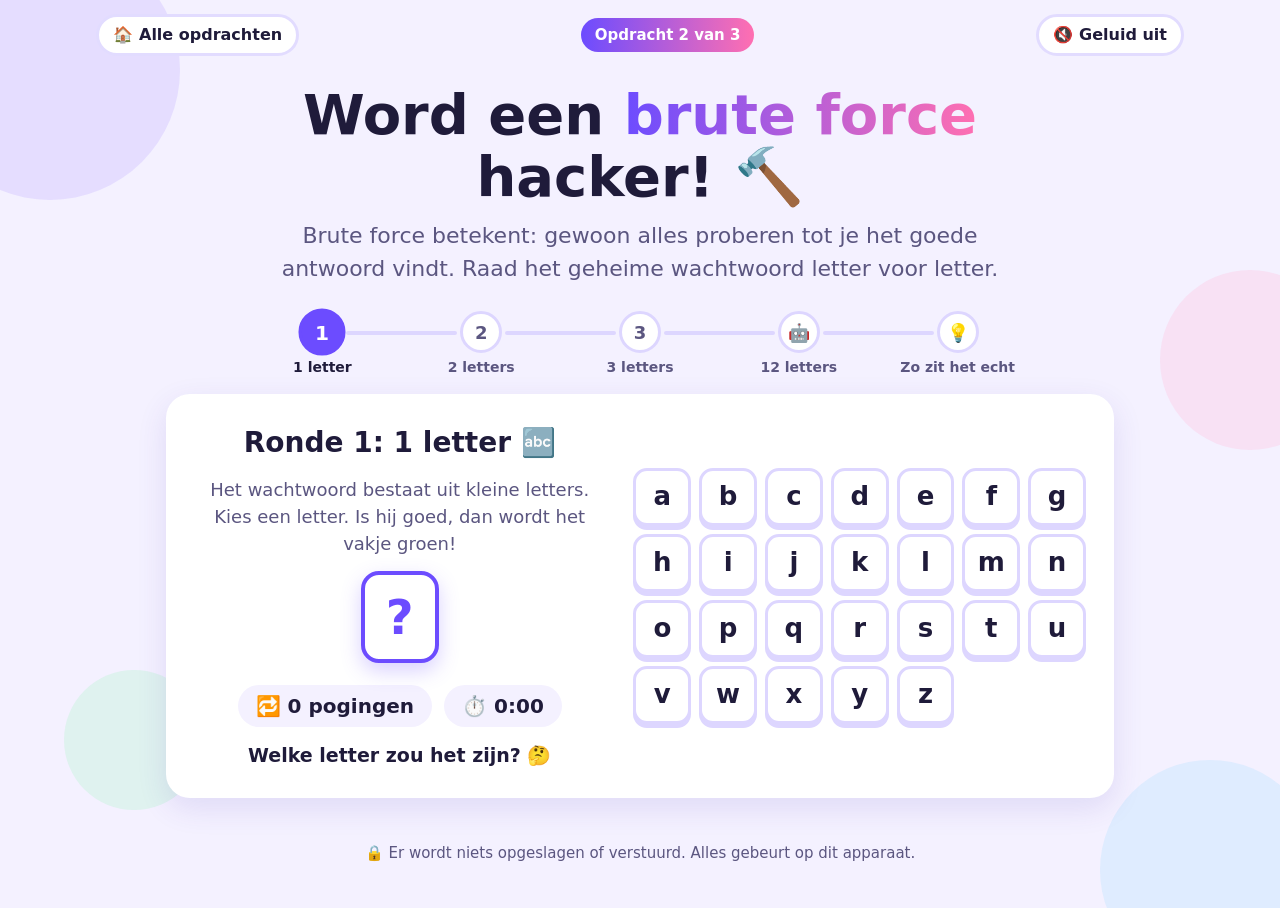
==== opdracht-2/index.html @ 76db3b1c "Drie opdrachten: pincode kraken, brute force en sterk wachtwoord Startpagina met drie opdrachten. Op" ====
<!DOCTYPE html>
<html lang="nl">
<head>
  <meta charset="UTF-8">
  <meta name="viewport" content="width=device-width, initial-scale=1">
  <meta http-equiv="Content-Security-Policy" content="default-src 'self'; connect-src 'none'; form-action 'none'; img-src 'self'; manifest-src 'self'; style-src 'self'; script-src 'self'; base-uri 'none'">
  <meta name="referrer" content="no-referrer">
  <meta name="description" content="Ontdek hoe brute force werkt: raad een wachtwoord letter voor letter en zie hoe een computer het doet.">
  <title>Opdracht 2: Brute force 🔨 Wachtwoord Held</title>
  <link rel="icon" href="../favicon.svg" type="image/svg+xml">
  <link rel="apple-touch-icon" href="../apple-touch-icon.png">
  <link rel="manifest" href="../manifest.webmanifest">
  <meta name="theme-color" content="#6c4cff">
  <link rel="stylesheet" href="../assets/base.css">
  <link rel="stylesheet" href="brute.css">
</head>
<body>
  <div class="bg-shapes" aria-hidden="true">
    <span></span><span></span><span></span><span></span><span></span>
  </div>

  <nav class="topnav" aria-label="Navigatie">
    <a href="../">🏠 <span class="hide-small">Alle opdrachten</span></a>
    <span class="topnav-title">Opdracht 2 van 3</span>
    <button type="button" id="sound-toggle" aria-pressed="false">
      <span data-icon aria-hidden="true">🔇</span><span data-label class="hide-small">Geluid uit</span>
    </button>
  </nav>

  <header class="hero">
    <h1>Word een <span class="highlight">brute force</span> hacker! 🔨</h1>
    <p class="lead">Brute force betekent: gewoon alles proberen tot je het goede antwoord vindt. Raad het geheime wachtwoord letter voor letter.</p>
  </header>

  <ol class="steps-bar" id="steps" aria-label="Voortgang">
    <li data-step="0"><span class="dot">1</span><span class="step-label">1 letter</span></li>
    <li data-step="1"><span class="dot">2</span><span class="step-label">2 letters</span></li>
    <li data-step="2"><span class="dot">3</span><span class="step-label">3 letters</span></li>
    <li data-step="3"><span class="dot">🤖</span><span class="step-label">12 letters</span></li>
    <li data-step="4"><span class="dot">💡</span><span class="step-label">Zo zit het echt</span></li>
  </ol>

  <main class="brute">
    <!-- Zelf raden -->
    <section class="card stage" id="stage-guess" aria-labelledby="round-title">
      <div class="guess-left">
        <h2 id="round-title">Ronde 1: 1 letter 🔤</h2>
        <p class="sub" id="round-sub">Het wachtwoord bestaat uit kleine letters. Kies een letter. Is hij goed, dan wordt het vakje groen!</p>
        <div class="slots" id="slots" aria-label="Het geheime wachtwoord"></div>
        <div class="hud">
          <div class="hud-pill">🔁 <span id="tries">0</span> <span id="tries-word">pogingen</span></div>
          <div class="hud-pill">⏱️ <span id="clock">0:00</span></div>
        </div>
        <p class="guess-msg" id="guess-msg" aria-live="polite">Welke letter zou het zijn? 🤔</p>
      </div>
      <div class="keyboard" id="keyboard" aria-label="Letters"></div>
    </section>

    <!-- Ronde klaar -->
    <section class="card stage done-card" id="stage-done" hidden aria-labelledby="done-title">
      <span class="big-emoji" aria-hidden="true">🎉</span>
      <h2 id="done-title">Gekraakt!</h2>
      <p id="done-text"></p>
      <div class="stats" id="done-stats"></div>
      <p class="lesson" id="done-lesson"></p>
      <button type="button" class="btn green" id="next-round">Volgende 👉</button>
    </section>

    <!-- De computer -->
    <section class="card stage" id="stage-computer" hidden aria-labelledby="cpu-title">
      <h2 id="cpu-title">Nu een wachtwoord van 12 letters! 😱</h2>
      <p class="sub">Dat duurt met de hand veel te lang. Gelukkig heeft een hacker een computer die nooit moe wordt.</p>

      <div class="monitor">
        <div class="screen">
          <div class="reels" id="reels" aria-hidden="true"></div>
          <div class="screen-info">
            <span>Pogingen: <b id="cpu-count">0</b></span>
            <span id="cpu-status">Klaar om te starten</span>
          </div>
          <ol class="cpu-log" id="cpu-log" aria-hidden="true"></ol>
        </div>
        <div class="monitor-stand" aria-hidden="true"></div>
      </div>

      <div class="cpu-actions">
        <button type="button" class="btn" id="cpu-start">🤖 Laat de computer het doen</button>
      </div>
      <div class="cpu-result" id="cpu-result" hidden>
        <p id="cpu-result-text" aria-live="polite"></p>
        <button type="button" class="btn green" id="to-truth">Maar wacht eens even... 🤔</button>
      </div>
    </section>

    <!-- Zo zit het echt -->
    <section class="stage truth" id="stage-truth" hidden aria-labelledby="truth-title">
      <div class="card">
        <h2 id="truth-title">Een echte hacker krijgt geen hints! 🕵️</h2>
        <p>Tot nu toe hoorde je bij elke letter of hij goed was. Zo werkt het in het echt niet. Een website zegt alleen: <strong>wachtwoord fout</strong>. De hacker moet dus elk wachtwoord in zijn geheel proberen.</p>
        <p>Kijk hoe snel het aantal mogelijkheden groeit bij elke letter die erbij komt:</p>
        <ul class="grow">
          <li><span class="grow-len">1 letter</span><span class="grow-bar w1" aria-hidden="true"></span><b>26</b></li>
          <li><span class="grow-len">2 letters</span><span class="grow-bar w2" aria-hidden="true"></span><b>676</b></li>
          <li><span class="grow-len">3 letters</span><span class="grow-bar w3" aria-hidden="true"></span><b>17.576</b></li>
          <li><span class="grow-len">6 letters</span><span class="grow-bar w6" aria-hidden="true"></span><b>308.915.776</b></li>
          <li class="huge"><span class="grow-len">12 letters</span><span class="grow-bar w12" aria-hidden="true"></span><b>95.428.956.661.682.176</b></li>
        </ul>
        <p class="big-word">Dat is <strong>95 biljard</strong> mogelijke wachtwoorden! 🤯</p>
      </div>

      <div class="compare">
        <div class="card compare-card hand">
          <span class="compare-emoji" aria-hidden="true">✋</span>
          <h3>Met de hand</h3>
          <p>Als jij elke seconde één wachtwoord probeert, zonder te slapen of te eten...</p>
          <p class="compare-time">ruim 3 miljard jaar</p>
          <p class="small">Zo lang geleden waren er nog niet eens dinosaurussen! 🦕</p>
        </div>
        <div class="card compare-card pc">
          <span class="compare-emoji" aria-hidden="true">🤖</span>
          <h3>Met een snelle computer</h3>
          <p>Een computer probeert wel 10 miljard wachtwoorden per seconde...</p>
          <p class="compare-time">ongeveer 110 dagen</p>
          <p class="small">Dat kan dus wél! Maar het duurt best lang.</p>
        </div>
      </div>

      <div class="card sim">
        <h3>Probeer het zelf: laat de computer alles proberen</h3>
        <p class="sub">De computer begint bij <code>aaaaaaaaaaaa</code> en probeert 10 miljard wachtwoorden per seconde.</p>
        <div class="sim-screen">
          <span class="sim-label">Geprobeerd</span>
          <span class="sim-count" id="sim-count">0</span>
          <div class="sim-track" aria-hidden="true"><div class="sim-bar" id="sim-bar"></div></div>
          <span class="sim-pct"><span id="sim-pct">0,000000</span>% van alle wachtwoorden</span>
        </div>
        <button type="button" class="btn" id="sim-btn">▶️ Start de computer</button>
        <p class="sim-note" id="sim-note" aria-live="polite"></p>
      </div>

      <div class="card final">
        <h3>💡 Wat heb je geleerd?</h3>
        <ul class="tip-list">
          <li><span class="tip-icon" aria-hidden="true">🔨</span><span>Brute force is alles proberen. Een computer doet dat razendsnel.</span></li>
          <li><span class="tip-icon" aria-hidden="true">📏</span><span>Elke letter extra maakt het aantal mogelijkheden <strong>26 keer</strong> zo groot.</span></li>
          <li><span class="tip-icon" aria-hidden="true">🔠</span><span>Gebruik je ook hoofdletters, cijfers en tekens? Dan wordt het nog véél moeilijker!</span></li>
        </ul>
        <div class="final-actions">
          <a class="btn green" href="../opdracht-3/">Naar opdracht 3 👉</a>
          <button type="button" class="btn secondary" id="restart">🔁 Opnieuw beginnen</button>
        </div>
      </div>
    </section>
  </main>

  <footer>
    <p>🔒 Er wordt niets opgeslagen of verstuurd. Alles gebeurt op dit apparaat.</p>
  </footer>

  <script src="../assets/common.js"></script>
  <script src="brute.js"></script>
</body>
</html>
---- assets/base.css ----
:root {
  --bg: #f4f1ff;
  --ink: #1f1b3a;
  --muted: #5b5680;
  --card: #ffffff;
  --primary: #6c4cff;
  --primary-2: #ff6fb1;
  --lvl-0: #ff4d6d;
  --lvl-1: #ff9f1c;
  --lvl-2: #ffd23f;
  --lvl-3: #7bd389;
  --lvl-4: #1fbf75;
  --radius: 24px;
  --shadow: 0 10px 30px rgba(76, 52, 180, 0.12);
  --font: "Nunito", "Trebuchet MS", "Segoe UI", system-ui, -apple-system, sans-serif;
}

* { box-sizing: border-box; }

html { scroll-behavior: smooth; }

body {
  margin: 0;
  font-family: var(--font);
  color: var(--ink);
  background: var(--bg);
  line-height: 1.5;
  font-size: 18px;
  overflow-x: hidden;
}

.visually-hidden {
  position: absolute !important;
  width: 1px; height: 1px;
  overflow: hidden; clip: rect(0 0 0 0);
  white-space: nowrap;
}

/* Achtergrond-bubbels */
.bg-shapes { position: fixed; inset: 0; z-index: -1; pointer-events: none; }
.bg-shapes span {
  position: absolute; border-radius: 50%; opacity: .35;
  animation: float 14s ease-in-out infinite;
}
.bg-shapes span:nth-child(1) { width: 260px; height: 260px; background: #c9b8ff; top: -60px; left: -80px; }
.bg-shapes span:nth-child(2) { width: 180px; height: 180px; background: #ffc2e0; top: 30%; right: -60px; animation-delay: -3s; }
.bg-shapes span:nth-child(3) { width: 140px; height: 140px; background: #b8f2d0; bottom: 10%; left: 5%; animation-delay: -6s; }
.bg-shapes span:nth-child(4) { width: 100px; height: 100px; background: #ffe9a8; top: 60%; right: 20%; animation-delay: -9s; }
.bg-shapes span:nth-child(5) { width: 220px; height: 220px; background: #b8e3ff; bottom: -80px; right: -40px; animation-delay: -2s; }

@keyframes float {
  0%, 100% { transform: translateY(0) scale(1); }
  50% { transform: translateY(-25px) scale(1.05); }
}

/* Hero */
.hero {
  text-align: center;
  padding: 28px 20px 8px;
  max-width: 820px;
  margin: 0 auto;
}
.badge {
  display: inline-block;
  background: var(--ink); color: #fff;
  padding: 4px 14px; border-radius: 999px;
  font-size: 14px; font-weight: 800; letter-spacing: .05em;
  margin: 0 0 12px;
}
h1 {
  font-size: clamp(32px, 6vw, 56px);
  line-height: 1.1;
  margin: 0 0 12px;
  font-weight: 900;
}
.highlight {
  background: linear-gradient(90deg, var(--primary), var(--primary-2));
  -webkit-background-clip: text; background-clip: text;
  color: transparent;
}
.lead { font-size: clamp(18px, 2.4vw, 22px); color: var(--muted); margin: 0; }

main {
  max-width: 820px;
  margin: 0 auto;
  padding: 16px 16px 40px;
  display: grid;
  grid-template-columns: minmax(0, 1fr);
  gap: 24px;
}
/* Cards */
.card {
  position: relative;
  background: var(--card);
  border-radius: var(--radius);
  padding: 28px;
  box-shadow: var(--shadow);
}
.card h2 { margin: 0 0 12px; font-size: clamp(22px, 3vw, 28px); font-weight: 900; }
.sub { margin: -4px 0 16px; color: var(--muted); }

.step { padding-top: 34px; }
.step-number {
  position: absolute; top: -18px; left: 24px;
  width: 44px; height: 44px; border-radius: 50%;
  display: grid; place-items: center;
  background: linear-gradient(135deg, var(--primary), var(--primary-2));
  color: #fff; font-weight: 900; font-size: 22px;
  box-shadow: 0 6px 14px rgba(108, 76, 255, .35);
}

.icon-btn {
  flex: none;
  width: 64px;
  font-size: 28px;
  border: 4px solid #d9d2ff; border-radius: 18px;
  background: #fff; cursor: pointer;
  transition: transform .15s, border-color .2s;
}
.icon-btn:hover { transform: translateY(-2px) rotate(-4deg); border-color: var(--primary); }
.icon-btn:active { transform: scale(.95); }
.icon-btn:focus-visible { outline: 4px solid var(--primary); outline-offset: 2px; }

@keyframes pop { 50% { transform: scale(1.06); } }
@keyframes shake { 25% { transform: rotate(-4deg); } 75% { transform: rotate(4deg); } }
@keyframes bounce { 50% { transform: translateY(-8px); } }
@keyframes celebrate {
  30% { transform: scale(1.04) rotate(-1deg); }
  60% { transform: scale(.98) rotate(1deg); }
}


/* Navigatie bovenaan de opdrachten */
.topnav {
  max-width: 1120px; margin: 0 auto;
  display: flex; align-items: center; justify-content: space-between; gap: 12px;
  padding: 14px 16px 0;
}
.topnav a, .topnav button {
  font: inherit; font-size: 16px; font-weight: 800;
  color: var(--ink); text-decoration: none;
  background: #fff; border: 3px solid #e2dcff; border-radius: 999px;
  padding: 6px 14px; cursor: pointer;
  display: inline-flex; align-items: center; gap: 6px;
  transition: border-color .2s, transform .15s;
}
.topnav a:hover, .topnav button:hover { border-color: var(--primary); transform: translateY(-1px); }
.topnav a:focus-visible, .topnav button:focus-visible { outline: 4px solid var(--primary); outline-offset: 2px; }
.topnav-title {
  font-weight: 900; font-size: 15px; color: #fff;
  background: linear-gradient(90deg, var(--primary), var(--primary-2));
  padding: 6px 14px; border-radius: 999px; white-space: nowrap;
}

/* Grote knoppen */
.btn {
  font: inherit; font-weight: 900; font-size: 20px;
  border: none; border-radius: 18px; cursor: pointer;
  padding: 14px 26px;
  color: #fff;
  background: linear-gradient(135deg, var(--primary), var(--primary-2));
  box-shadow: 0 6px 0 #4a2fd1, 0 10px 20px rgba(108, 76, 255, .3);
  transition: transform .1s, box-shadow .1s, filter .2s;
  text-decoration: none; display: inline-flex; align-items: center; justify-content: center; gap: 8px;
}
.btn[hidden] { display: none; }
.btn:hover { filter: brightness(1.06); }
.btn:active { transform: translateY(4px); box-shadow: 0 2px 0 #4a2fd1, 0 4px 10px rgba(108, 76, 255, .3); }
.btn:focus-visible { outline: 4px solid var(--ink); outline-offset: 3px; }
.btn:disabled { filter: grayscale(.8) opacity(.6); cursor: not-allowed; }
.btn.secondary {
  background: #fff; color: var(--ink);
  border: 3px solid #d9d2ff;
  box-shadow: 0 6px 0 #d9d2ff;
}
.btn.secondary:active { box-shadow: 0 2px 0 #d9d2ff; }
.btn.green { background: linear-gradient(135deg, #1fbf75, #4cd6a0); box-shadow: 0 6px 0 #138a53, 0 10px 20px rgba(31, 191, 117, .3); }
.btn.green:active { box-shadow: 0 2px 0 #138a53; }

/* Resultaatvenster */
.overlay {
  position: fixed; inset: 0; z-index: 20;
  display: grid; place-items: center; padding: 20px;
  background: rgba(31, 27, 58, .45);
  backdrop-filter: blur(3px);
  animation: fade-in .25s ease;
}
.overlay[hidden] { display: none; }
.dialog {
  background: #fff; border-radius: 28px;
  padding: 30px 28px 26px; max-width: 480px; width: 100%;
  text-align: center;
  box-shadow: 0 20px 60px rgba(31, 27, 58, .35);
  animation: pop-in .4s cubic-bezier(.2, 1.4, .4, 1);
}
.dialog .big-emoji { font-size: 64px; line-height: 1; display: block; margin-bottom: 6px; }
.dialog h2 { margin: 0 0 8px; font-size: 32px; font-weight: 900; }
.dialog p { margin: 0 0 12px; color: var(--muted); }
.dialog .stats { display: flex; justify-content: center; gap: 12px; margin: 14px 0; flex-wrap: wrap; }
.dialog .stat { background: #f4f1ff; border-radius: 16px; padding: 10px 16px; min-width: 120px; }
.dialog .stat b { display: block; font-size: 26px; color: var(--ink); }
.dialog .lesson { background: #fff8d6; color: var(--ink); border-radius: 16px; padding: 12px 14px; font-weight: 700; text-align: left; }
.dialog .actions { display: flex; flex-wrap: wrap; gap: 12px; justify-content: center; margin-top: 18px; }
@keyframes fade-in { from { opacity: 0; } }
@keyframes pop-in { from { transform: scale(.7); opacity: 0; } }

/* Info & tips */
.info p { margin: 0 0 10px; }
.info code, .tips code {
  background: #f0ecff; padding: 1px 8px; border-radius: 8px;
  font-family: ui-monospace, "Cascadia Mono", Consolas, monospace;
  font-size: .92em;
}
.tip-list { list-style: none; margin: 0; padding: 0; display: grid; gap: 12px; }
.tip-list li { display: flex; gap: 12px; align-items: flex-start; }
.tip-icon { flex: none; font-size: 26px; line-height: 1.2; }

footer { text-align: center; color: var(--muted); padding: 10px 20px 40px; font-size: 15px; }
footer p { margin: 4px 0; }
footer .small { font-size: 13px; }

/* Confetti */
#confetti { position: fixed; inset: 0; pointer-events: none; overflow: hidden; z-index: 10; }
.confetti-piece {
  position: absolute; top: -20px;
  width: 12px; height: 18px; border-radius: 3px;
  animation: fall linear forwards;
}
@keyframes fall {
  to { transform: translateY(110vh) rotate(720deg); opacity: .8; }
}

@media (max-width: 600px) {
  body { font-size: 17px; }
  .card { padding: 22px 18px; }
  .step { padding-top: 32px; }
  .icon-btn { width: 52px; font-size: 22px; }
  .topnav a, .topnav button { font-size: 14px; padding: 5px 10px; }
  .topnav-title { font-size: 13px; padding: 5px 10px; }
  .topnav .hide-small { display: none; }
  .btn { font-size: 18px; padding: 12px 20px; }
}

@media (prefers-reduced-motion: reduce) {
  *, *::before, *::after { animation: none !important; transition: none !important; }
}
---- opdracht-2/brute.css ----
/* Opdracht 2: brute force */

main.brute { max-width: 980px; }

/* Voortgang */
.steps-bar {
  list-style: none;
  display: flex; justify-content: center; gap: 6px;
  max-width: 820px; margin: 18px auto 0; padding: 0 16px;
}
.steps-bar li {
  flex: 1 1 0; min-width: 0;
  display: flex; flex-direction: column; align-items: center; gap: 4px;
  position: relative;
  color: var(--muted); font-weight: 800; font-size: 14px; text-align: center;
}
.steps-bar li + li::before {
  content: ""; position: absolute; top: 20px; right: calc(50% + 24px); width: calc(100% - 42px);
  height: 4px; border-radius: 4px; background: #ddd6ff;
}
.steps-bar .dot {
  width: 42px; height: 42px; border-radius: 50%;
  display: grid; place-items: center;
  background: #fff; border: 3px solid #ddd6ff;
  font-weight: 900; font-size: 18px; color: var(--muted);
  transition: background .3s, border-color .3s, transform .3s;
}
.steps-bar li.done .dot { background: var(--lvl-4); border-color: var(--lvl-4); color: #fff; }
.steps-bar li.done + li::before, .steps-bar li.current::before { background: var(--lvl-4); }
.steps-bar li.current .dot { border-color: var(--primary); background: var(--primary); color: #fff; transform: scale(1.12); }
.steps-bar li.current { color: var(--ink); }

.stage[hidden] { display: none !important; }

/* Zelf raden */
#stage-guess { display: grid; gap: 20px; }
.guess-left { display: flex; flex-direction: column; align-items: center; text-align: center; min-width: 0; }
.guess-left .sub { margin: 0 0 18px; }

.slots { display: flex; justify-content: center; gap: 12px; margin-bottom: 18px; }
.slot {
  width: 78px; height: 92px; border-radius: 18px;
  display: grid; place-items: center;
  font-size: 48px; font-weight: 900; line-height: 1;
  background: #f4f1ff; border: 4px dashed #c9bfff; color: #b7aef0;
  transition: background .25s, border-color .25s, color .25s, transform .25s;
}
.slot.current { border-style: solid; border-color: var(--primary); color: var(--primary); background: #fff; transform: translateY(-4px); box-shadow: 0 8px 20px rgba(108, 76, 255, .25); }
.slot.wrong { color: #ff4d6d; border-color: #ff4d6d; animation: shake .3s; }
.slot.good { background: var(--lvl-4); border: 4px solid var(--lvl-4); color: #fff; animation: pop .35s; }

.hud { display: flex; gap: 12px; justify-content: center; flex-wrap: wrap; }
.hud-pill {
  background: #f4f1ff; border-radius: 999px;
  padding: 6px 18px;
  font-weight: 900; font-size: 20px;
  font-variant-numeric: tabular-nums;
}
.guess-msg { margin: 14px 0 0; font-weight: 800; font-size: 19px; min-height: 1.5em; }

.keyboard {
  display: grid; grid-template-columns: repeat(7, minmax(0, 1fr)); gap: 8px;
  align-content: start;
}
.keyboard button {
  font: inherit; font-weight: 900; font-size: 26px;
  height: 58px; border-radius: 14px;
  background: #fff; color: var(--ink);
  border: 3px solid #ddd6ff; box-shadow: 0 4px 0 #ddd6ff;
  cursor: pointer;
  transition: transform .1s, background .2s, color .2s, box-shadow .1s;
}
.keyboard button:hover { border-color: var(--primary); }
.keyboard button:active { transform: translateY(3px); box-shadow: 0 1px 0 #ddd6ff; }
.keyboard button:focus-visible { outline: 4px solid var(--primary); outline-offset: 2px; }
.keyboard button.used {
  background: #e9e6f5; color: #a6a1c4; border-color: #e9e6f5; box-shadow: none;
  text-decoration: line-through; cursor: default; transform: none;
}

/* Ronde klaar */
.done-card { text-align: center; }
.done-card .big-emoji { font-size: 64px; line-height: 1; display: block; margin-bottom: 6px; }
.done-card h2 { font-size: 32px; }
.done-card p { color: var(--muted); margin: 0 0 12px; }
.done-card .secret { color: var(--lvl-4); font-weight: 900; letter-spacing: .08em; }
.stats { display: flex; justify-content: center; gap: 12px; margin: 14px 0; flex-wrap: wrap; }
.stat { background: #f4f1ff; border-radius: 16px; padding: 10px 16px; min-width: 120px; }
.stat b { display: block; font-size: 26px; color: var(--ink); }
.lesson {
  background: #fff8d6; color: var(--ink) !important; border-radius: 16px;
  padding: 12px 14px; font-weight: 700; text-align: left;
  max-width: 600px; margin: 0 auto 18px !important;
}

/* De computer */
#stage-computer { text-align: center; }
.monitor { max-width: 760px; margin: 6px auto 0; }
.screen {
  position: relative; overflow: hidden;
  background: #071a10;
  border: 14px solid #2d2a45; border-radius: 22px;
  padding: 18px 14px 12px;
  color: #4dff9a;
  font-family: "Courier New", ui-monospace, monospace;
  box-shadow: inset 0 0 40px rgba(77, 255, 154, .15), 0 10px 30px rgba(0, 0, 0, .2);
}
.screen::after {
  content: ""; position: absolute; inset: 0; pointer-events: none;
  background: repeating-linear-gradient(to bottom, rgba(255, 255, 255, .04) 0 2px, transparent 2px 4px);
}
.monitor-stand { width: 120px; height: 26px; margin: 0 auto; background: #2d2a45; border-radius: 0 0 14px 14px; }

.reels { display: grid; grid-template-columns: repeat(12, minmax(0, 1fr)); gap: 6px; }
.reel {
  height: 64px; border-radius: 10px;
  display: grid; place-items: center;
  font-size: 38px; font-weight: 900;
  background: rgba(77, 255, 154, .08); border: 2px solid rgba(77, 255, 154, .25);
  text-shadow: 0 0 8px rgba(77, 255, 154, .7);
  transition: background .2s;
}
.reel.spin { color: #b9ffd7; }
.reel.locked { background: #4dff9a; color: #071a10; text-shadow: none; animation: pop .3s; }

.screen-info {
  display: flex; justify-content: space-between; gap: 12px; flex-wrap: wrap;
  margin: 14px 2px 8px; font-size: 18px; text-align: left;
}
.screen-info b { font-size: 22px; font-variant-numeric: tabular-nums; }
.cpu-log {
  list-style: none; margin: 0; padding: 0;
  height: 7.5em; overflow: hidden;
  font-size: 15px; line-height: 1.5; text-align: left;
  opacity: .85;
  display: flex; flex-direction: column; justify-content: flex-end;
}
.cpu-log li { white-space: nowrap; overflow: hidden; text-overflow: ellipsis; }
.cpu-log li.ok { color: #fff; font-weight: 900; }

.cpu-actions { margin-top: 18px; }
.cpu-result { margin-top: 18px; }
.cpu-result p { font-weight: 800; font-size: 19px; max-width: 640px; margin: 0 auto 16px; }
.cpu-result .small { font-weight: 700; color: var(--muted); font-size: 16px; }

/* Zo zit het echt */
.truth { display: grid; gap: 24px; }
.truth h3, .sim h3, .final h3 { margin: 0 0 10px; font-size: 22px; font-weight: 900; }
.truth p { margin: 0 0 12px; }

.grow { list-style: none; margin: 8px 0 14px; padding: 0; display: grid; gap: 8px; }
.grow li {
  display: grid; grid-template-columns: 96px minmax(0, 1fr) auto; align-items: center; gap: 12px;
  font-weight: 800;
}
.grow b { font-variant-numeric: tabular-nums; text-align: right; }
.grow-bar { height: 16px; border-radius: 8px; background: linear-gradient(90deg, var(--primary), var(--primary-2)); }
.grow .w1 { width: 3%; }
.grow .w2 { width: 8%; }
.grow .w3 { width: 16%; }
.grow .w6 { width: 40%; }
.grow .w12 { width: 100%; }
.grow li.huge { color: #e0245e; font-size: 20px; }
.big-word { font-size: 24px; font-weight: 900; text-align: center; margin: 6px 0 0 !important; }

.compare { display: grid; grid-template-columns: repeat(2, minmax(0, 1fr)); gap: 24px; }
.compare-card { text-align: center; }
.compare-emoji { font-size: 52px; line-height: 1; display: block; margin-bottom: 6px; }
.compare-card p { color: var(--muted); }
.compare-card .compare-time { font-size: 28px; font-weight: 900; color: var(--ink); margin: 8px 0; }
.compare-card.hand .compare-time { color: #e0245e; }
.compare-card.pc .compare-time { color: var(--primary); }
.compare-card .small { font-size: 15px; margin: 0; }

.sim { text-align: center; }
.sim code { background: #f4f1ff; padding: 2px 6px; border-radius: 6px; }
.sim-screen {
  background: #071a10; color: #4dff9a; border-radius: 18px;
  padding: 18px; margin: 0 0 18px;
  font-family: "Courier New", ui-monospace, monospace;
  display: grid; gap: 8px; justify-items: center;
}
.sim-label { font-size: 15px; opacity: .8; }
.sim-count { font-size: clamp(22px, 4.5vw, 38px); font-weight: 900; font-variant-numeric: tabular-nums; word-break: break-all; text-shadow: 0 0 8px rgba(77, 255, 154, .6); }
.sim-track { width: 100%; height: 18px; border-radius: 9px; background: rgba(77, 255, 154, .15); overflow: hidden; }
.sim-bar { width: 0; min-width: 3px; height: 100%; background: #4dff9a; }
.sim-pct { font-size: 16px; font-variant-numeric: tabular-nums; }
.sim-note { margin: 14px auto 0 !important; font-weight: 800; max-width: 620px; min-height: 1.5em; }

.final-actions { display: flex; flex-wrap: wrap; gap: 12px; justify-content: center; margin-top: 18px; }

footer { padding-top: 0; }

/* Tablet en groter: naast elkaar */
@media (min-width: 900px) {
  #stage-guess { grid-template-columns: minmax(0, 1fr) minmax(0, 1.1fr); align-items: center; gap: 28px; }
}

/* Tablet liggend met weinig hoogte */
@media (min-width: 900px) and (max-height: 820px) {
  .hero { padding-top: 10px; }
  .hero h1 { font-size: 40px; margin-bottom: 6px; }
  .hero .lead { font-size: 18px; }
  .steps-bar { margin-top: 10px; }
  main.brute { padding-top: 12px; }
  .keyboard button { height: 52px; }
}
@media (min-width: 900px) and (max-height: 700px) {
  .hero .lead { display: none; }
  .hero h1 { font-size: 34px; }
  .card { padding: 22px 26px; }
  .guess-left .sub { margin-bottom: 12px; }
  .slots { margin-bottom: 12px; }
}

@media (max-width: 600px) {
  .steps-bar { gap: 2px; padding: 0 8px; }
  .steps-bar li { font-size: 12px; }
  .steps-bar .dot { width: 34px; height: 34px; font-size: 15px; }
  .steps-bar li + li::before { top: 16px; right: calc(50% + 20px); width: calc(100% - 34px); }
  .slot { width: 64px; height: 76px; font-size: 40px; }
  .keyboard { gap: 6px; }
  .keyboard button { height: 50px; font-size: 22px; border-radius: 12px; }
  .screen { border-width: 8px; padding: 12px 8px 8px; }
  .reels { grid-template-columns: repeat(6, minmax(0, 1fr)); }
  .reel { height: 48px; font-size: 28px; }
  .cpu-log { font-size: 13px; }
  .compare { grid-template-columns: 1fr; }
  .grow li { grid-template-columns: 74px minmax(0, 1fr) auto; gap: 8px; font-size: 15px; }
  .grow li.huge { font-size: 15px; }
  .grow li.huge b { font-size: 13px; }
}
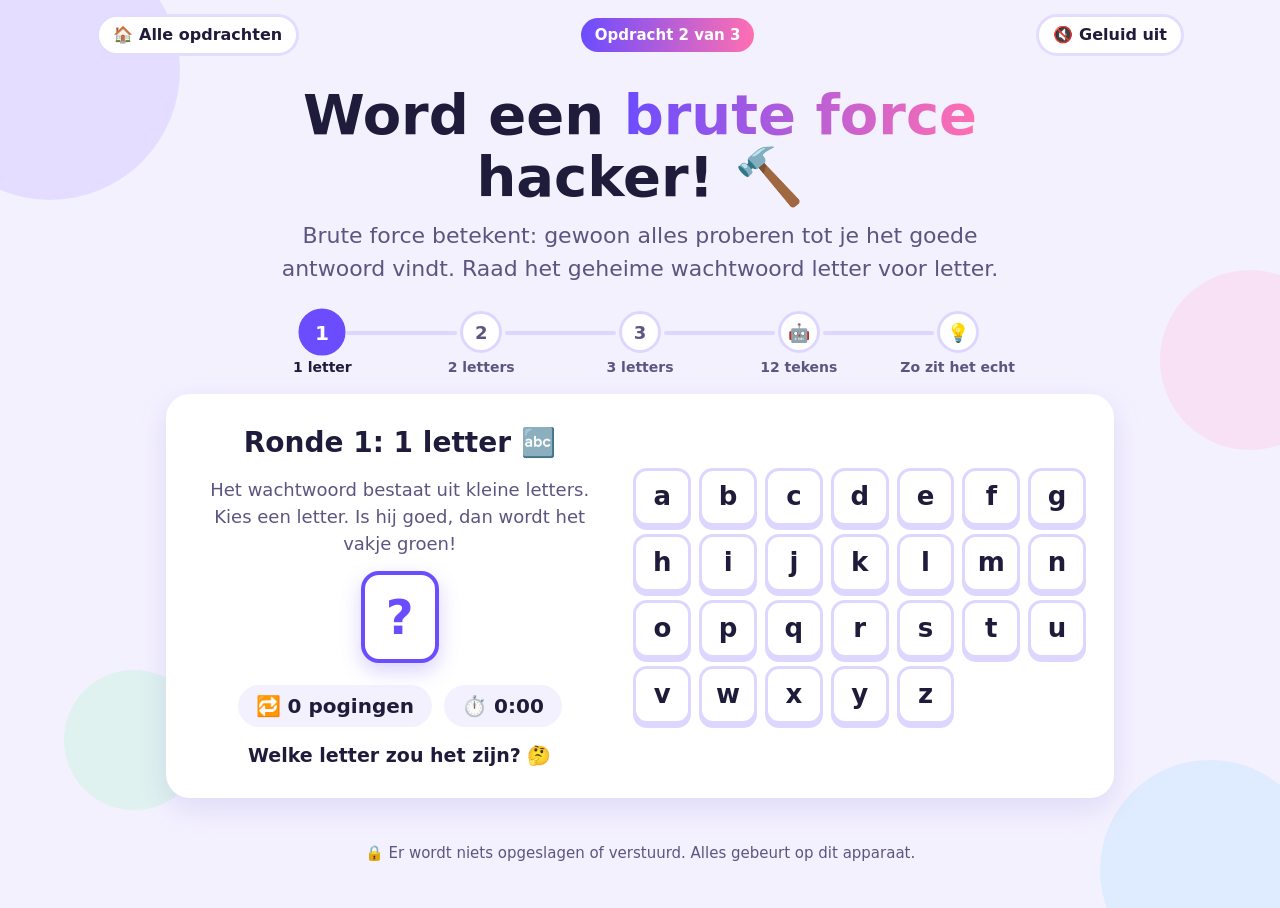
==== commit 4e4e2f44: "Opdracht 2: computer probeert zichtbaar alle tekens per plek Co-authored-by: Copilot <223556219+Copi" ====
--- a/opdracht-2/index.html
+++ b/opdracht-2/index.html
@@ -36,7 +36,7 @@
     <li data-step="0"><span class="dot">1</span><span class="step-label">1 letter</span></li>
     <li data-step="1"><span class="dot">2</span><span class="step-label">2 letters</span></li>
     <li data-step="2"><span class="dot">3</span><span class="step-label">3 letters</span></li>
-    <li data-step="3"><span class="dot">🤖</span><span class="step-label">12 letters</span></li>
+    <li data-step="3"><span class="dot">🤖</span><span class="step-label">12 tekens</span></li>
     <li data-step="4"><span class="dot">💡</span><span class="step-label">Zo zit het echt</span></li>
   </ol>
 
@@ -68,11 +68,14 @@
 
     <!-- De computer -->
     <section class="card stage" id="stage-computer" hidden aria-labelledby="cpu-title">
-      <h2 id="cpu-title">Nu een wachtwoord van 12 letters! 😱</h2>
-      <p class="sub">Dat duurt met de hand veel te lang. Gelukkig heeft een hacker een computer die nooit moe wordt.</p>
+      <h2 id="cpu-title">Nu een wachtwoord van 12 tekens! 😱</h2>
+      <p class="sub">Dit wachtwoord heeft ook hoofdletters, cijfers en leestekens. Met de hand duurt dat veel te lang. Gelukkig heeft een hacker een computer die nooit moe wordt. Hij probeert op elke plek alle tekens, één voor één.</p>
 
       <div class="monitor">
         <div class="screen">
+          <div class="groups" id="cpu-groups" aria-hidden="true">
+            <span data-g="0">abc</span><span data-g="1">ABC</span><span data-g="2">123</span><span data-g="3">!?#</span>
+          </div>
           <div class="reels" id="reels" aria-hidden="true"></div>
           <div class="screen-info">
             <span>Pogingen: <b id="cpu-count">0</b></span>
@@ -97,7 +100,7 @@
       <div class="card">
         <h2 id="truth-title">Een echte hacker krijgt geen hints! 🕵️</h2>
         <p>Tot nu toe hoorde je bij elke letter of hij goed was. Zo werkt het in het echt niet. Een website zegt alleen: <strong>wachtwoord fout</strong>. De hacker moet dus elk wachtwoord in zijn geheel proberen.</p>
-        <p>Kijk hoe snel het aantal mogelijkheden groeit bij elke letter die erbij komt:</p>
+        <p>Kijk hoe snel het aantal mogelijkheden groeit bij elke letter die erbij komt. En dan tellen we alleen nog maar kleine letters!</p>
         <ul class="grow">
           <li><span class="grow-len">1 letter</span><span class="grow-bar w1" aria-hidden="true"></span><b>26</b></li>
           <li><span class="grow-len">2 letters</span><span class="grow-bar w2" aria-hidden="true"></span><b>676</b></li>
--- a/opdracht-2/brute.css
+++ b/opdracht-2/brute.css
@@ -120,7 +120,17 @@
   text-shadow: 0 0 8px rgba(77, 255, 154, .7);
   transition: background .2s;
 }
-.reel.spin { color: #b9ffd7; }
+.reel.spin { color: #b9ffd7; opacity: .45; }
+.reel.trying { background: rgba(255, 210, 63, .18); border-color: #ffd23f; color: #ffd23f; text-shadow: 0 0 10px rgba(255, 210, 63, .8); box-shadow: 0 0 14px rgba(255, 210, 63, .5); }
+
+.groups { display: flex; justify-content: center; gap: 8px; margin: 0 0 12px; flex-wrap: wrap; }
+.groups span {
+  padding: 3px 12px; border-radius: 999px;
+  border: 2px solid rgba(77, 255, 154, .3); color: rgba(77, 255, 154, .55);
+  font-weight: 900; font-size: 16px;
+  transition: background .15s, color .15s;
+}
+.groups span.on { background: #ffd23f; border-color: #ffd23f; color: #071a10; }
 .reel.locked { background: #4dff9a; color: #071a10; text-shadow: none; animation: pop .3s; }
 
 .screen-info {
@@ -224,6 +234,7 @@
   .screen { border-width: 8px; padding: 12px 8px 8px; }
   .reels { grid-template-columns: repeat(6, minmax(0, 1fr)); }
   .reel { height: 48px; font-size: 28px; }
+  .groups span { font-size: 14px; padding: 2px 9px; }
   .cpu-log { font-size: 13px; }
   .compare { grid-template-columns: 1fr; }
   .grow li { grid-template-columns: 74px minmax(0, 1fr) auto; gap: 8px; font-size: 15px; }
